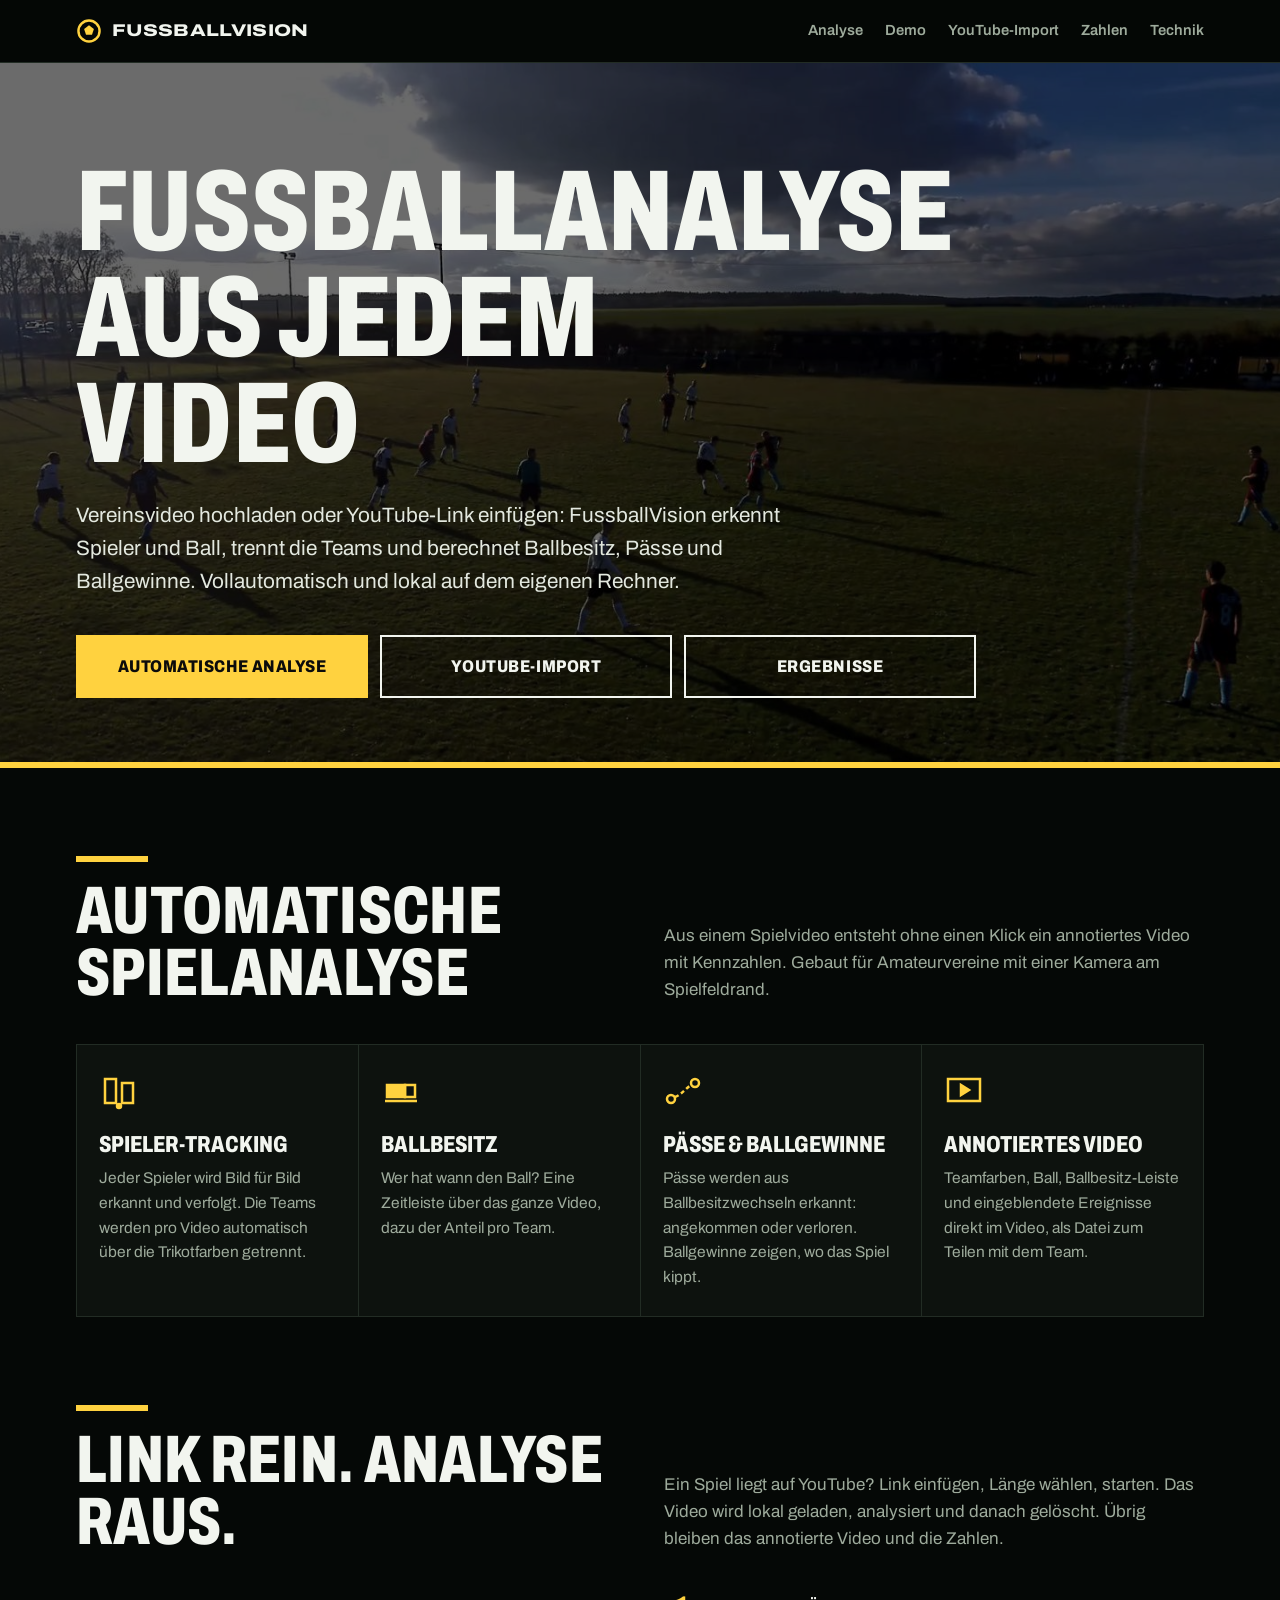
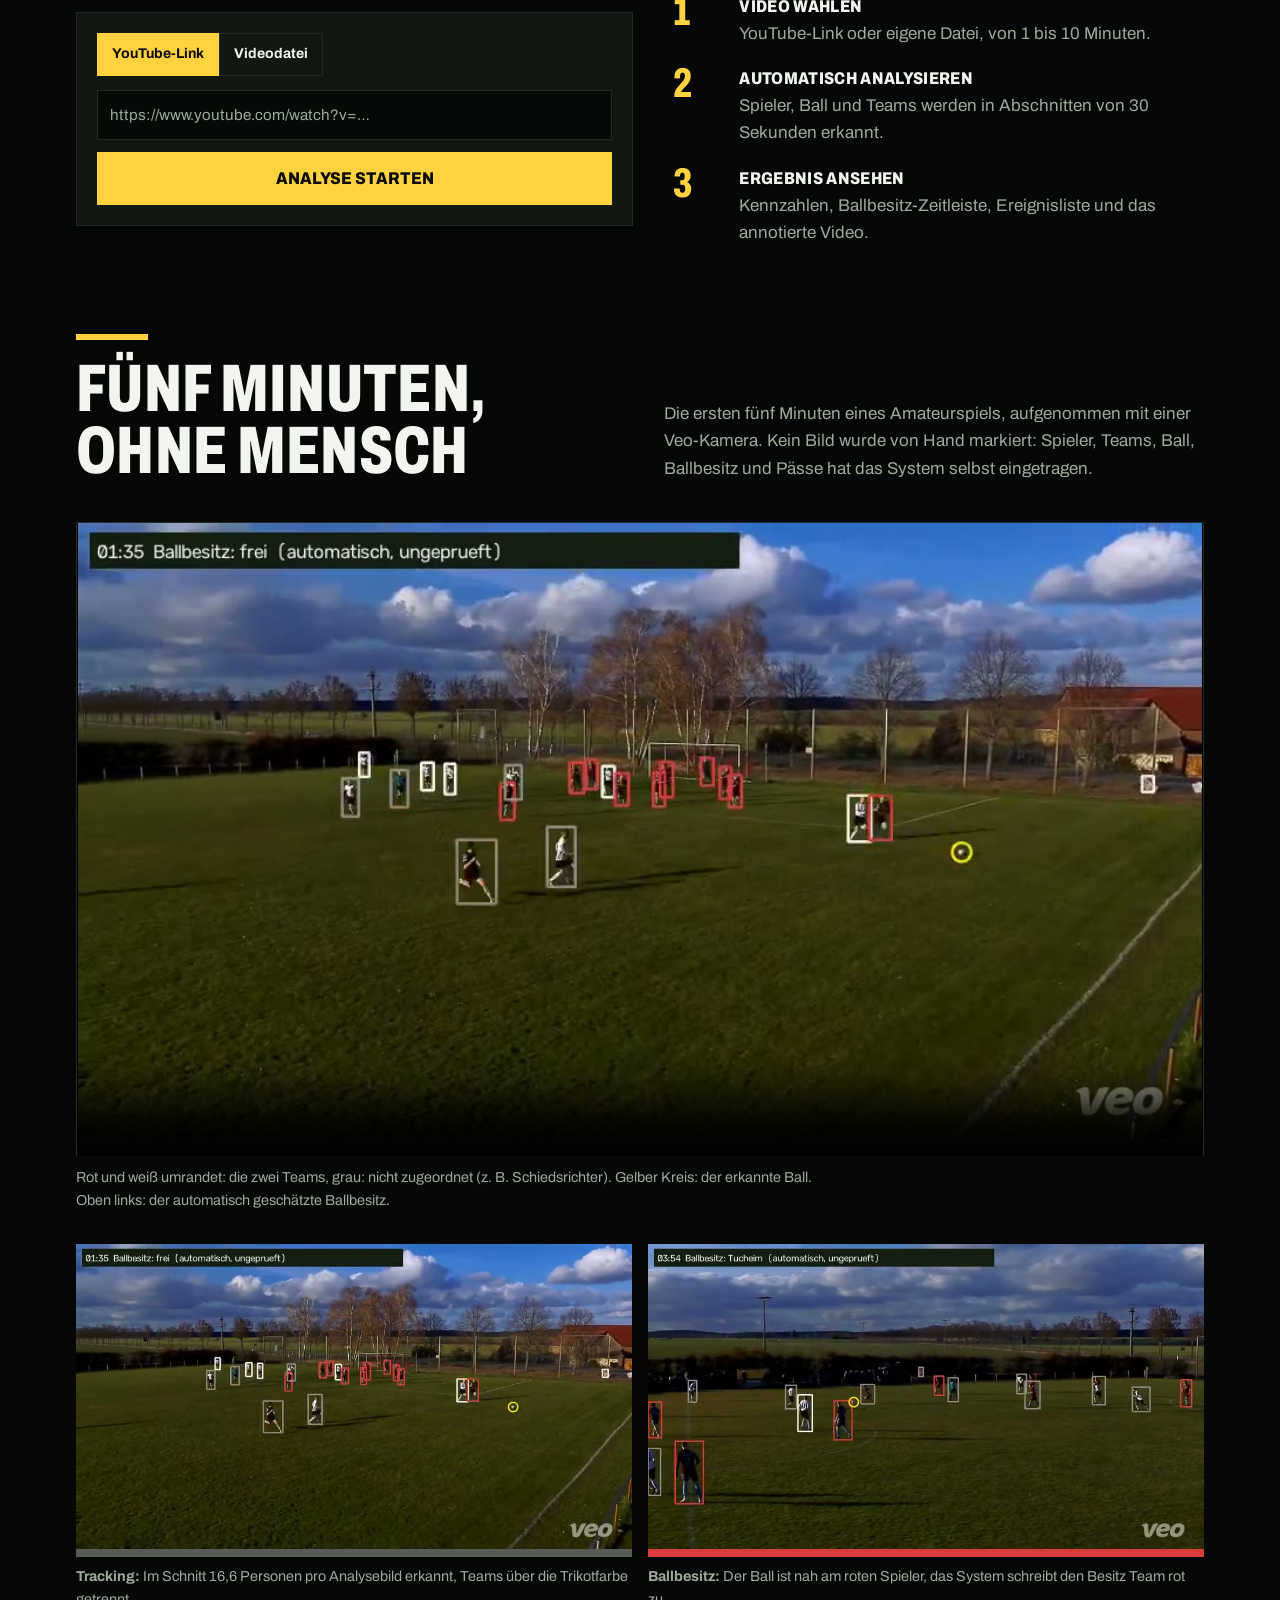
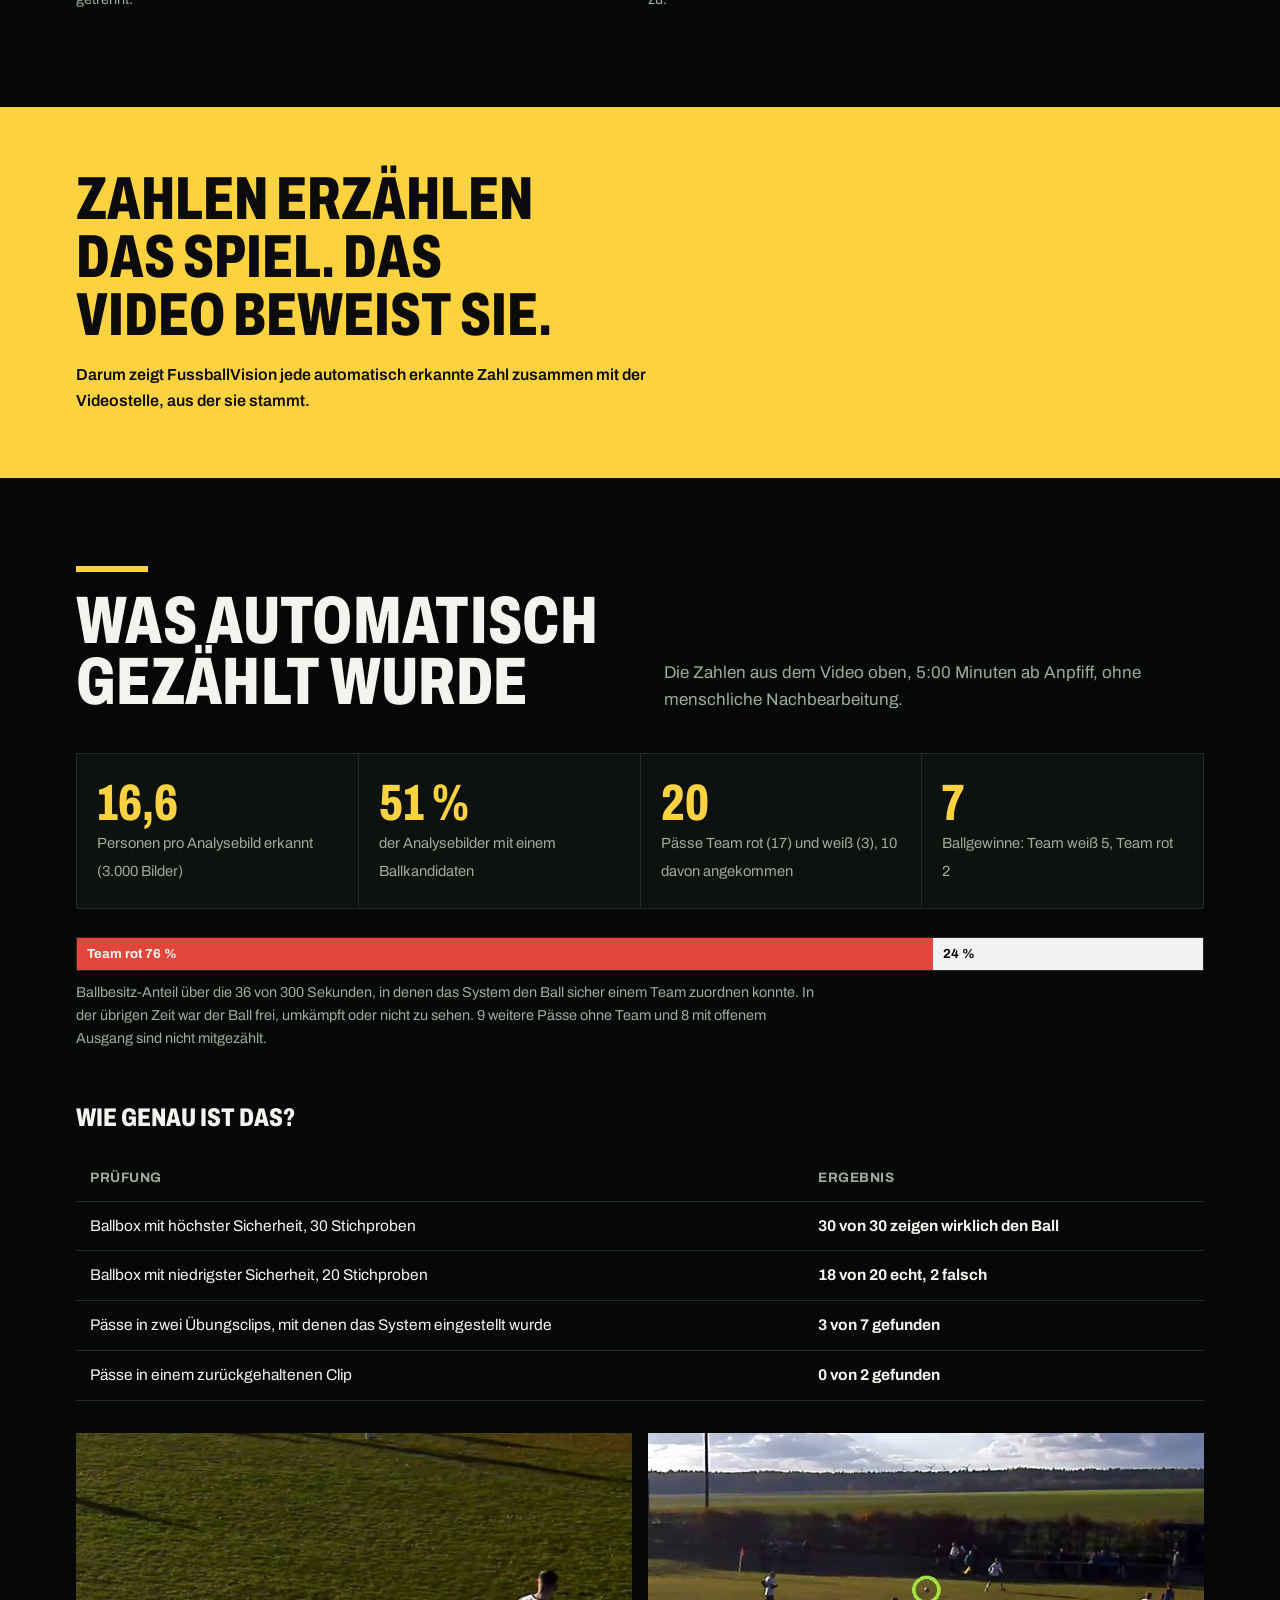
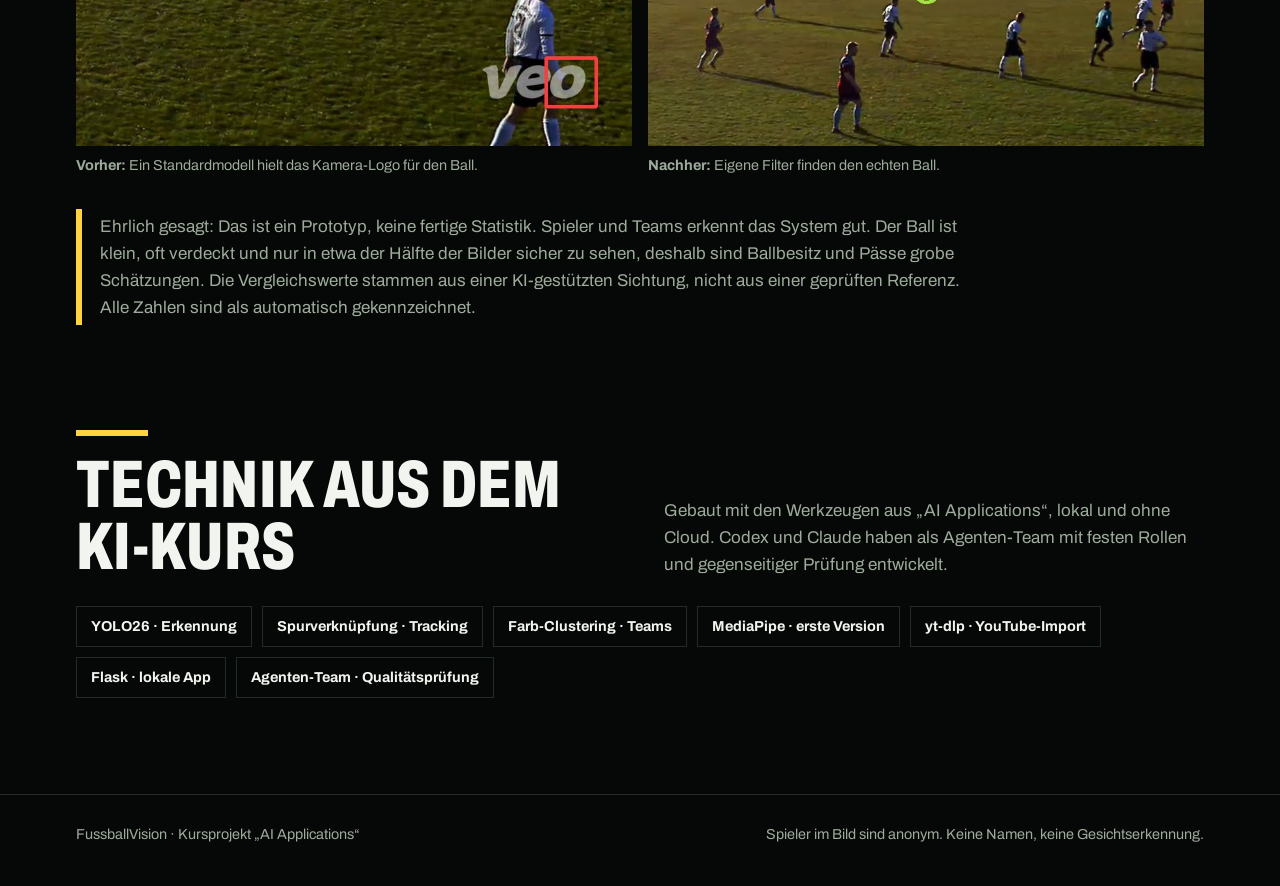
==== fussballvision/index.html @ 520e6370 "Add FussballVision course project page with five-minute automatic demo Co-Authored-By: Claude Opus 5" ====
<!doctype html>
<html lang="de">
<head>
<meta charset="utf-8">
<meta name="viewport" content="width=device-width, initial-scale=1">
<title>FussballVision</title>
<meta name="description" content="Automatische Fußball-Videoanalyse aus Vereinsvideo oder YouTube-Link: Spieler-Tracking, Ballbesitz, Pässe und Ballgewinne, lokal berechnet.">
<link rel="preconnect" href="https://fonts.googleapis.com">
<link rel="preconnect" href="https://fonts.gstatic.com" crossorigin>
<link href="https://fonts.googleapis.com/css2?family=Archivo:wdth,wght@62..125,400..800&display=swap" rel="stylesheet">
<style>
  :root { --bg: #050806; --bg-2: #0d120e; --panel: #111812; --line: #222c24; --ink: #f2f5ef; --muted: #9eab9c; --accent: #ffd23f; --red: #e2453c; --font: "Archivo", system-ui, sans-serif; }
  * { box-sizing: border-box; }
  html { scroll-behavior: smooth; }
  body { margin: 0; background: var(--bg); color: var(--ink); font: 17px/1.6 var(--font); }
  img, video { max-width: 100%; display: block; }
  a { color: var(--accent); }
  :focus-visible { outline: 3px solid var(--accent); outline-offset: 3px; }
  .wrap { max-width: 1160px; margin: 0 auto; padding: 0 16px; }
  .display { font-weight: 800; font-stretch: 70%; text-transform: uppercase; line-height: .92; letter-spacing: .005em; margin: 0; }

  /* Top bar */
  .topbar { position: sticky; top: 0; z-index: 10; background: rgba(5,8,6,.92); backdrop-filter: blur(6px); border-bottom: 1px solid var(--line); }
  .topbar .wrap { display: flex; align-items: center; justify-content: space-between; height: 62px; }
  .logo { font-weight: 800; font-stretch: 125%; color: var(--ink); text-decoration: none; letter-spacing: .02em; display: flex; align-items: center; gap: 10px; }
  .logo svg { width: 26px; height: 26px; }
  .topbar nav { display: flex; gap: 22px; }
  .topbar nav a { color: var(--muted); text-decoration: none; font-size: .92rem; font-weight: 600; }
  .topbar nav a:hover { color: var(--ink); }

  /* Hero */
  .hero { position: relative; overflow: hidden; border-bottom: 6px solid var(--accent); }
  .hero img { position: absolute; inset: 0; width: 100%; height: 100%; object-fit: cover; filter: brightness(.42) saturate(.8); }
  .hero .wrap { position: relative; padding: 96px 16px 64px; }
  .hero h1 { font-size: clamp(2.5rem, 9vw, 8rem); max-width: 11ch; hyphens: manual; }
  .hero p { font-size: clamp(1.05rem, 2vw, 1.3rem); max-width: 36em; margin: 22px 0 0; color: #e3e8df; }
  .choices { display: grid; grid-template-columns: repeat(auto-fit, minmax(min(240px, 100%), 1fr)); gap: 12px; margin-top: 36px; max-width: 900px; }
  .choice { display: block; padding: 16px 18px; border: 2px solid var(--ink); color: var(--ink); text-decoration: none; font-weight: 800; font-stretch: 85%; text-transform: uppercase; letter-spacing: .03em; text-align: center; }
  .choice.primary { background: var(--accent); border-color: var(--accent); color: #0b0b0b; }

  section { padding: 88px 0 0; }
  .section-head { display: grid; grid-template-columns: minmax(0, 1fr) minmax(0, 1fr); gap: 18px 48px; align-items: end; }
  .section-head h2 { font-size: clamp(2.4rem, 6vw, 4.2rem); }
  .section-head p { color: var(--muted); margin: 0; max-width: 34em; }
  .accent-line { width: 72px; height: 6px; background: var(--accent); margin-bottom: 18px; }

  /* Feature grid (4 blocks) */
  .features { display: grid; grid-template-columns: repeat(auto-fit, minmax(min(240px, 100%), 1fr)); gap: 1px; background: var(--line); border: 1px solid var(--line); margin-top: 40px; }
  .feature { background: var(--bg-2); padding: 26px 22px; }
  .feature h3 { font-weight: 800; font-stretch: 75%; text-transform: uppercase; font-size: 1.45rem; line-height: 1; margin: 14px 0 10px; }
  .feature p { color: var(--muted); margin: 0; font-size: .97rem; }
  .icon { width: 40px; height: 40px; color: var(--accent); }

  /* Split product block */
  .split { display: grid; grid-template-columns: minmax(0, 1.05fr) minmax(0, 1fr); gap: 40px; align-items: center; margin-top: 40px; }
  .split figure { margin: 0; }
  .split figcaption { color: var(--muted); font-size: .9rem; margin-top: 8px; }
  .split img { border: 1px solid var(--line); }
  .steps { list-style: none; padding: 0; margin: 0; counter-reset: s; display: grid; gap: 18px; }
  .steps li { counter-increment: s; display: grid; grid-template-columns: 52px 1fr; gap: 14px; }
  .steps li::before { content: counter(s); font-weight: 800; font-stretch: 70%; font-size: 2.6rem; line-height: .9; color: var(--accent); }
  .steps b { display: block; font-weight: 800; font-stretch: 85%; text-transform: uppercase; letter-spacing: .02em; }
  .steps span { color: var(--muted); }

  /* Mock of the app input */
  .mock { background: var(--panel); border: 1px solid var(--line); padding: 20px; }
  .mock .tabs { display: flex; margin-bottom: 14px; }
  .mock .tabs span { padding: 9px 14px; font-weight: 700; font-size: .88rem; border: 1px solid var(--line); }
  .mock .tabs span.on { background: var(--accent); color: #0b0b0b; border-color: var(--accent); }
  .mock .field { border: 1px solid var(--line); background: #070b08; padding: 12px; color: var(--muted); font-size: .95rem; overflow: hidden; text-overflow: ellipsis; white-space: nowrap; }
  .mock .btn { margin-top: 12px; background: var(--accent); color: #0b0b0b; text-align: center; padding: 13px; font-weight: 800; text-transform: uppercase; font-stretch: 90%; }

  /* Quote band */
  .band { margin-top: 96px; background: var(--accent); color: #0b0b0b; }
  .band .wrap { padding: 64px 16px; }
  .band p { font-weight: 800; font-stretch: 70%; text-transform: uppercase; font-size: clamp(2rem, 5.5vw, 3.8rem); line-height: .95; margin: 0; max-width: 18ch; }
  .band small { display: block; margin-top: 18px; font-size: 1rem; font-weight: 600; max-width: 40em; }

  /* Numbers */
  .stats { display: grid; grid-template-columns: repeat(auto-fit, minmax(min(200px, 100%), 1fr)); gap: 1px; background: var(--line); border: 1px solid var(--line); margin-top: 40px; }
  .stat { background: var(--bg-2); padding: 24px 20px; }
  .stat b { display: block; font-weight: 800; font-stretch: 70%; font-size: 3.2rem; line-height: 1; color: var(--accent); }
  .stat span { color: var(--muted); font-size: .92rem; }
  .possession { display: flex; height: 34px; margin-top: 28px; border: 1px solid var(--line); }
  .possession i { display: flex; align-items: center; padding-left: 10px; font-style: normal; font-size: .82rem; font-weight: 700; white-space: nowrap; overflow: hidden; }
  .compare { display: grid; grid-template-columns: repeat(auto-fit, minmax(min(320px, 100%), 1fr)); gap: 16px; margin-top: 32px; }
  .compare figure { margin: 0; }
  .compare figcaption { color: var(--muted); font-size: .9rem; margin-top: 8px; }
  .honest { margin-top: 32px; border-left: 6px solid var(--accent); padding: 4px 0 4px 18px; color: var(--muted); max-width: 52em; }
  .demo { width: 100%; margin-top: 40px; border: 1px solid var(--line); background: #000; aspect-ratio: 16 / 9; }
  .caption { color: var(--muted); font-size: .9rem; margin: 10px 0 0; max-width: 52em; }
  .subhead { font-weight: 800; font-stretch: 75%; text-transform: uppercase; font-size: 1.6rem; margin: 48px 0 0; }
  .table-wrap { overflow-x: auto; margin-top: 16px; }
  .acc { width: 100%; border-collapse: collapse; font-size: .97rem; }
  .acc th, .acc td { text-align: left; padding: 12px 14px; border-bottom: 1px solid var(--line); vertical-align: top; }
  .acc th { color: var(--muted); font-weight: 700; font-size: .85rem; text-transform: uppercase; letter-spacing: .04em; }
  .acc td:last-child { font-weight: 700; }
  .tech { display: flex; flex-wrap: wrap; gap: 10px; margin-top: 28px; }
  .tech span { border: 1px solid var(--line); padding: 8px 14px; font-weight: 700; font-size: .9rem; }
  footer { margin-top: 96px; border-top: 1px solid var(--line); color: var(--muted); }
  footer .wrap { padding: 28px 16px 40px; font-size: .9rem; display: flex; flex-wrap: wrap; justify-content: space-between; gap: 12px; }

  @media (max-width: 820px) {
    .section-head, .split { grid-template-columns: 1fr; }
    .topbar nav { display: none; }
  }
</style>
</head>
<body>

<header class="topbar">
  <div class="wrap">
    <a class="logo" href="#top"><svg viewBox="0 0 32 32" aria-hidden="true"><circle cx="16" cy="16" r="13" fill="none" stroke="#ffd23f" stroke-width="3"/><path d="M16 9l6 4.5-2.3 7h-7.4L10 13.5z" fill="#ffd23f"/></svg>FUSSBALLVISION</a>
    <nav aria-label="Seitenbereiche"><a href="#analyse">Analyse</a><a href="#demo">Demo</a><a href="#youtube">YouTube-Import</a><a href="#zahlen">Zahlen</a><a href="#technik">Technik</a></nav>
  </div>
</header>

<div class="hero" id="top">
  <img src="img/hero.jpg" alt="">
  <div class="wrap">
    <h1 class="display">Fußballanalyse aus jedem Video</h1>
    <p>Vereinsvideo hochladen oder YouTube-Link einfügen: FussballVision erkennt Spieler und Ball, trennt die Teams und berechnet Ballbesitz, Pässe und Ballgewinne. Vollautomatisch und lokal auf dem eigenen Rechner.</p>
    <div class="choices">
      <a class="choice primary" href="#analyse">Automatische Analyse</a>
      <a class="choice" href="#youtube">YouTube-Import</a>
      <a class="choice" href="#zahlen">Ergebnisse</a>
    </div>
  </div>
</div>

<main class="wrap">
  <section id="analyse">
    <div class="section-head">
      <div><div class="accent-line"></div><h2 class="display">Automatische Spielanalyse</h2></div>
      <p>Aus einem Spielvideo entsteht ohne einen Klick ein annotiertes Video mit Kennzahlen. Gebaut für Amateurvereine mit einer Kamera am Spielfeldrand.</p>
    </div>
    <div class="features">
      <div class="feature">
        <svg class="icon" viewBox="0 0 40 40" fill="none" stroke="currentColor" stroke-width="2.5" aria-hidden="true"><rect x="6" y="8" width="11" height="24"/><rect x="23" y="12" width="11" height="20"/><circle cx="20" cy="35" r="2" fill="currentColor"/></svg>
        <h3>Spieler-Tracking</h3><p>Jeder Spieler wird Bild für Bild erkannt und verfolgt. Die Teams werden pro Video automatisch über die Trikotfarben getrennt.</p>
      </div>
      <div class="feature">
        <svg class="icon" viewBox="0 0 40 40" fill="none" stroke="currentColor" stroke-width="2.5" aria-hidden="true"><path d="M4 30h32"/><rect x="6" y="14" width="18" height="12" fill="currentColor"/><rect x="24" y="14" width="10" height="12"/></svg>
        <h3>Ballbesitz</h3><p>Wer hat wann den Ball? Eine Zeitleiste über das ganze Video, dazu der Anteil pro Team.</p>
      </div>
      <div class="feature">
        <svg class="icon" viewBox="0 0 40 40" fill="none" stroke="currentColor" stroke-width="2.5" aria-hidden="true"><circle cx="8" cy="28" r="4"/><circle cx="32" cy="12" r="4"/><path d="M12 26c6-2 10-8 16-12" stroke-dasharray="4 3"/></svg>
        <h3>Pässe &amp; Ballgewinne</h3><p>Pässe werden aus Ballbesitzwechseln erkannt: angekommen oder verloren. Ballgewinne zeigen, wo das Spiel kippt.</p>
      </div>
      <div class="feature">
        <svg class="icon" viewBox="0 0 40 40" fill="none" stroke="currentColor" stroke-width="2.5" aria-hidden="true"><rect x="4" y="8" width="32" height="22"/><path d="M17 14v10l8-5z" fill="currentColor"/></svg>
        <h3>Annotiertes Video</h3><p>Teamfarben, Ball, Ballbesitz-Leiste und eingeblendete Ereignisse direkt im Video, als Datei zum Teilen mit dem Team.</p>
      </div>
    </div>
  </section>

  <section id="youtube">
    <div class="section-head">
      <div><div class="accent-line"></div><h2 class="display">Link rein. Analyse raus.</h2></div>
      <p>Ein Spiel liegt auf YouTube? Link einfügen, Länge wählen, starten. Das Video wird lokal geladen, analysiert und danach gelöscht. Übrig bleiben das annotierte Video und die Zahlen.</p>
    </div>
    <div class="split">
      <div class="mock" aria-label="Eingabe in der App (Abbildung)">
        <div class="tabs"><span class="on">YouTube-Link</span><span>Videodatei</span></div>
        <div class="field">https://www.youtube.com/watch?v=…</div>
        <div class="btn">Analyse starten</div>
      </div>
      <ol class="steps">
        <li><div><b>Video wählen</b><span>YouTube-Link oder eigene Datei, von 1 bis 10 Minuten.</span></div></li>
        <li><div><b>Automatisch analysieren</b><span>Spieler, Ball und Teams werden in Abschnitten von 30 Sekunden erkannt.</span></div></li>
        <li><div><b>Ergebnis ansehen</b><span>Kennzahlen, Ballbesitz-Zeitleiste, Ereignisliste und das annotierte Video.</span></div></li>
      </ol>
    </div>
  </section>

  <section id="demo">
    <div class="section-head">
      <div><div class="accent-line"></div><h2 class="display">Fünf Minuten, ohne Mensch</h2></div>
      <p>Die ersten fünf Minuten eines Amateurspiels, aufgenommen mit einer Veo-Kamera. Kein Bild wurde von Hand markiert: Spieler, Teams, Ball, Ballbesitz und Pässe hat das System selbst eingetragen.</p>
    </div>
    <video class="demo" controls preload="none" playsinline poster="img/auto-tracking.jpg" aria-label="Automatisch annotiertes Spielvideo, 5 Minuten">
      <source src="video/fuenf-minuten-automatisch.mp4" type="video/mp4">
    </video>
    <p class="caption">Rot und weiß umrandet: die zwei Teams, grau: nicht zugeordnet (z. B. Schiedsrichter). Gelber Kreis: der erkannte Ball. Oben links: der automatisch geschätzte Ballbesitz.</p>
    <div class="compare">
      <figure><img src="img/auto-tracking.jpg" alt="Videobild: rund 20 Spieler in Rot, Weiß und Grau umrandet, der Ball gelb markiert" loading="lazy"><figcaption><b>Tracking:</b> Im Schnitt 16,6 Personen pro Analysebild erkannt, Teams über die Trikotfarbe getrennt.</figcaption></figure>
      <figure><img src="img/auto-pass.jpg" alt="Videobild: Spieler in Rot am Ball, Einblendung Ballbesitz Tucheim" loading="lazy"><figcaption><b>Ballbesitz:</b> Der Ball ist nah am roten Spieler, das System schreibt den Besitz Team rot zu.</figcaption></figure>
    </div>
  </section>
</main>

<div class="band">
  <div class="wrap">
    <p>Zahlen erzählen das Spiel. Das Video beweist sie.</p>
    <small>Darum zeigt FussballVision jede automatisch erkannte Zahl zusammen mit der Videostelle, aus der sie stammt.</small>
  </div>
</div>

<main class="wrap">
  <section id="zahlen">
    <div class="section-head">
      <div><div class="accent-line"></div><h2 class="display">Was automatisch gezählt wurde</h2></div>
      <p>Die Zahlen aus dem Video oben, 5:00 Minuten ab Anpfiff, ohne menschliche Nachbearbeitung.</p>
    </div>
    <div class="stats">
      <div class="stat"><b>16,6</b><span>Personen pro Analysebild erkannt (3.000 Bilder)</span></div>
      <div class="stat"><b>51 %</b><span>der Analysebilder mit einem Ballkandidaten</span></div>
      <div class="stat"><b>20</b><span>Pässe Team rot (17) und weiß (3), 10 davon angekommen</span></div>
      <div class="stat"><b>7</b><span>Ballgewinne: Team weiß 5, Team rot 2</span></div>
    </div>
    <div class="possession" aria-label="Ballbesitz: Team rot 76 Prozent, Team weiß 24 Prozent">
      <i style="width:76%;background:var(--red)">Team rot 76 %</i><i style="width:24%;background:#f2f2f2;color:#0b0b0b">24 %</i>
    </div>
    <p class="caption">Ballbesitz-Anteil über die 36 von 300 Sekunden, in denen das System den Ball sicher einem Team zuordnen konnte. In der übrigen Zeit war der Ball frei, umkämpft oder nicht zu sehen. 9 weitere Pässe ohne Team und 8 mit offenem Ausgang sind nicht mitgezählt.</p>
    <h3 class="subhead">Wie genau ist das?</h3>
    <div class="table-wrap"><table class="acc">
      <thead><tr><th>Prüfung</th><th>Ergebnis</th></tr></thead>
      <tbody>
        <tr><td>Ballbox mit höchster Sicherheit, 30 Stichproben</td><td>30 von 30 zeigen wirklich den Ball</td></tr>
        <tr><td>Ballbox mit niedrigster Sicherheit, 20 Stichproben</td><td>18 von 20 echt, 2 falsch</td></tr>
        <tr><td>Pässe in zwei Übungsclips, mit denen das System eingestellt wurde</td><td>3 von 7 gefunden</td></tr>
        <tr><td>Pässe in einem zurückgehaltenen Clip</td><td>0 von 2 gefunden</td></tr>
      </tbody>
    </table></div>
    <div class="compare">
      <figure><img src="img/before-logo.jpg" alt="Vorher: das Kamera-Logo wurde als Ball erkannt (roter Rahmen)" loading="lazy"><figcaption><b>Vorher:</b> Ein Standardmodell hielt das Kamera-Logo für den Ball.</figcaption></figure>
      <figure><img src="img/after-filter.jpg" alt="Nachher: der echte Ball im Mittelfeld grün markiert" loading="lazy"><figcaption><b>Nachher:</b> Eigene Filter finden den echten Ball.</figcaption></figure>
    </div>
    <p class="honest">Ehrlich gesagt: Das ist ein Prototyp, keine fertige Statistik. Spieler und Teams erkennt das System gut. Der Ball ist klein, oft verdeckt und nur in etwa der Hälfte der Bilder sicher zu sehen, deshalb sind Ballbesitz und Pässe grobe Schätzungen. Die Vergleichswerte stammen aus einer KI-gestützten Sichtung, nicht aus einer geprüften Referenz. Alle Zahlen sind als automatisch gekennzeichnet.</p>
  </section>

  <section id="technik">
    <div class="section-head">
      <div><div class="accent-line"></div><h2 class="display">Technik aus dem KI-Kurs</h2></div>
      <p>Gebaut mit den Werkzeugen aus „AI Applications“, lokal und ohne Cloud. Codex und Claude haben als Agenten-Team mit festen Rollen und gegenseitiger Prüfung entwickelt.</p>
    </div>
    <div class="tech"><span>YOLO26 · Erkennung</span><span>Spurverknüpfung · Tracking</span><span>Farb-Clustering · Teams</span><span>MediaPipe · erste Version</span><span>yt-dlp · YouTube-Import</span><span>Flask · lokale App</span><span>Agenten-Team · Qualitätsprüfung</span></div>
  </section>
</main>

<footer><div class="wrap"><span>FussballVision · Kursprojekt „AI Applications“</span><span>Spieler im Bild sind anonym. Keine Namen, keine Gesichtserkennung.</span></div></footer>
</body>
</html>
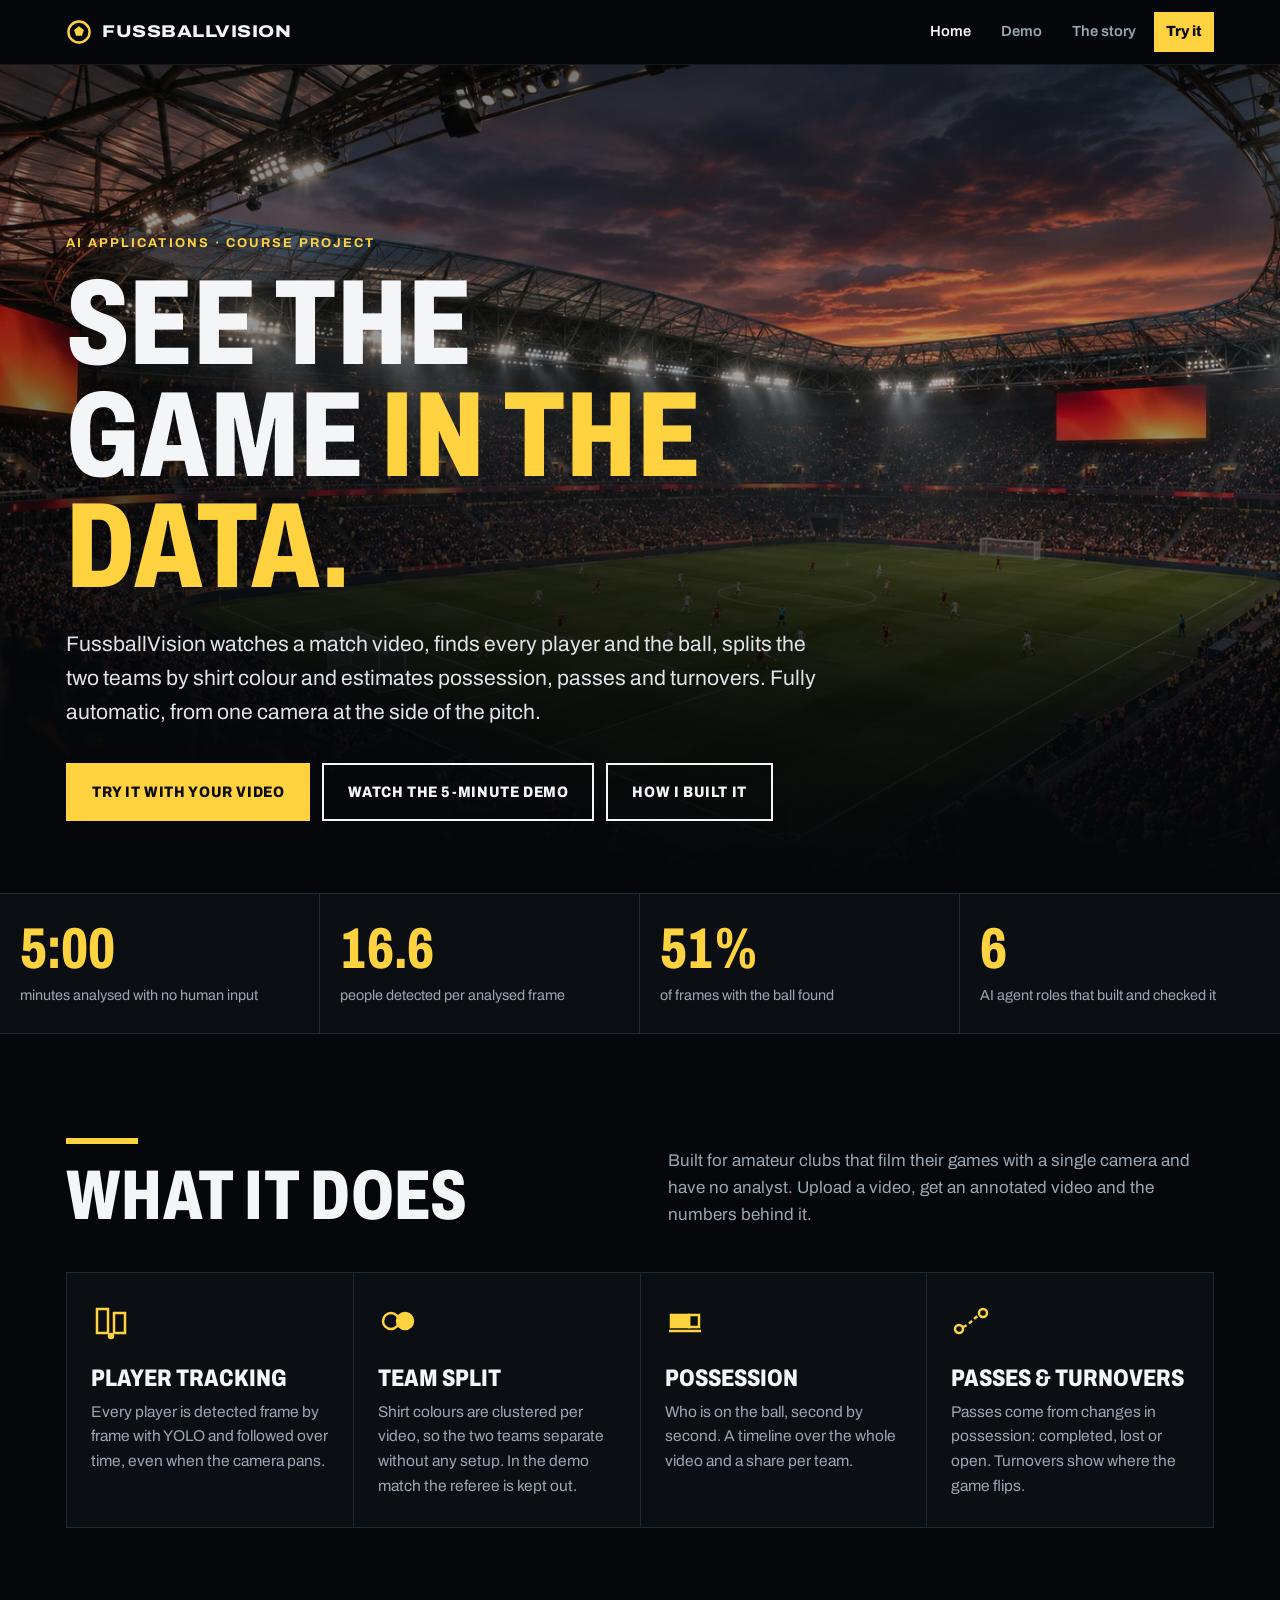
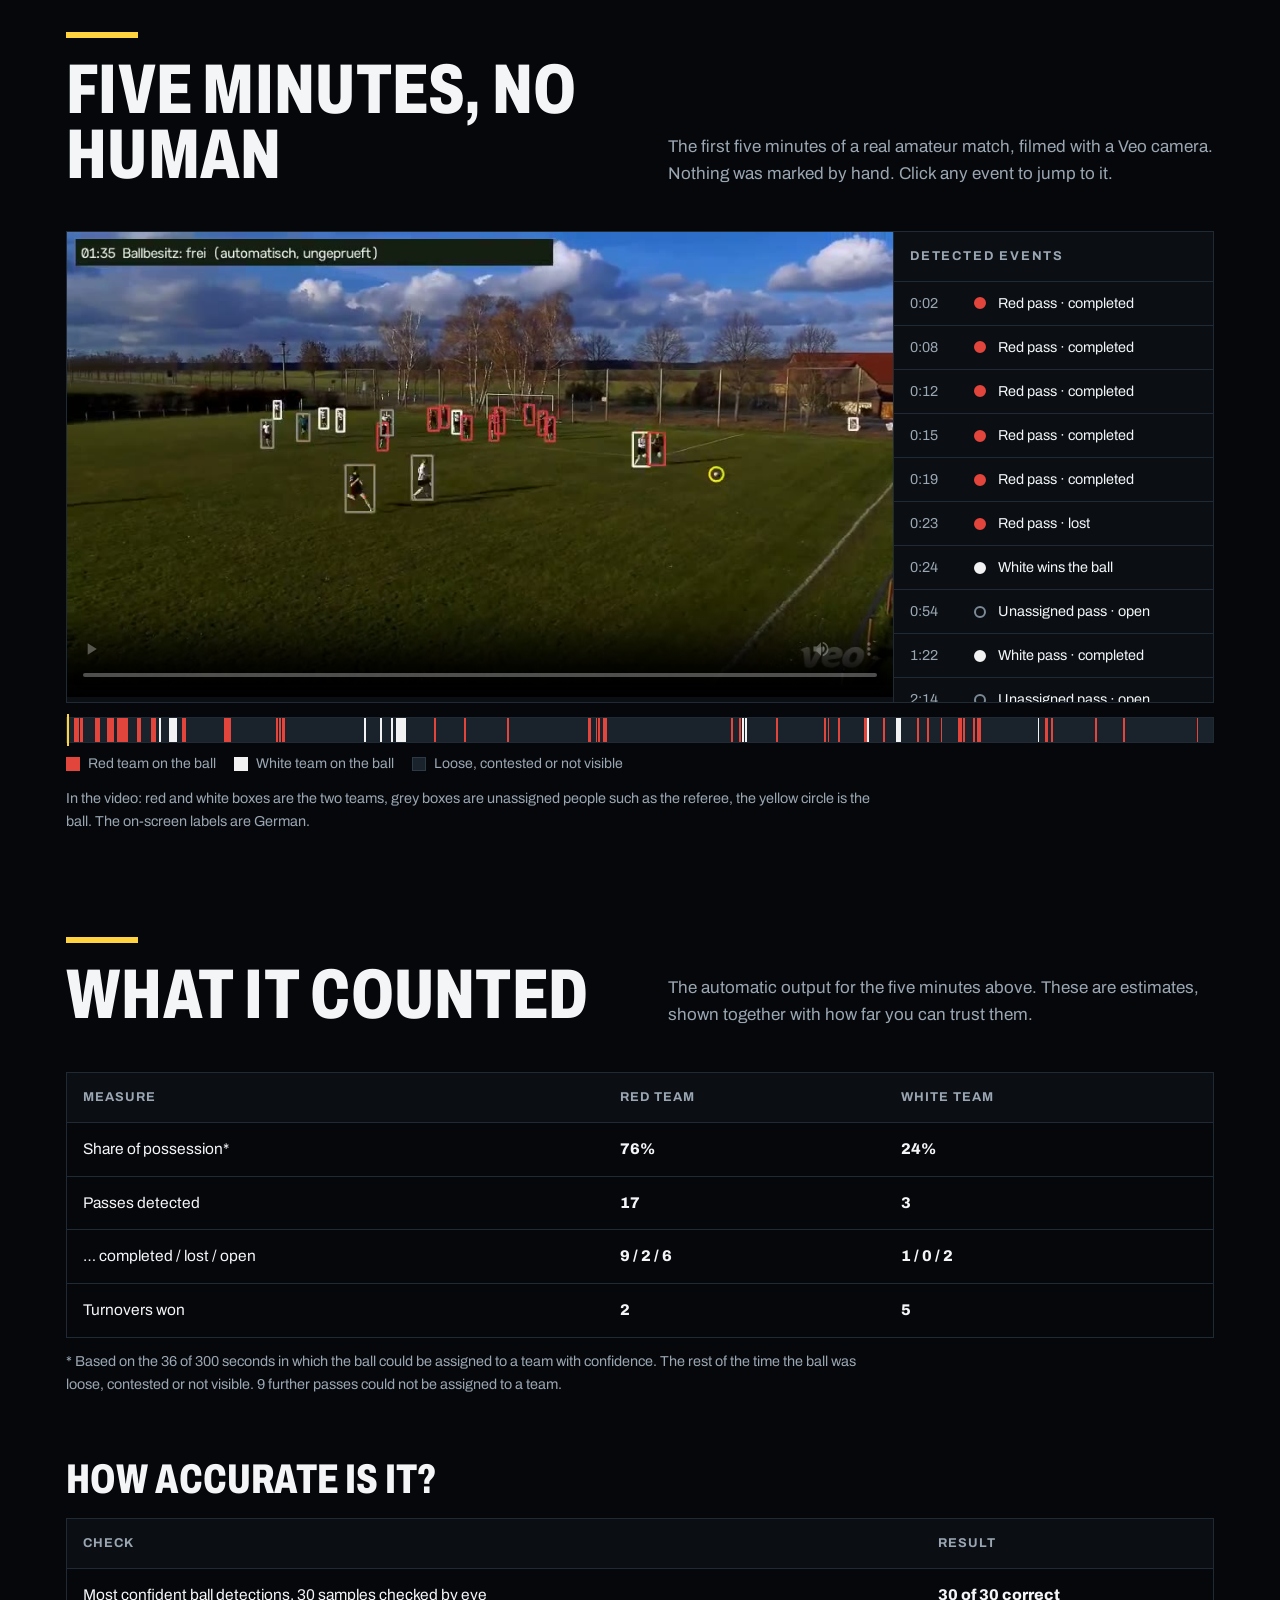
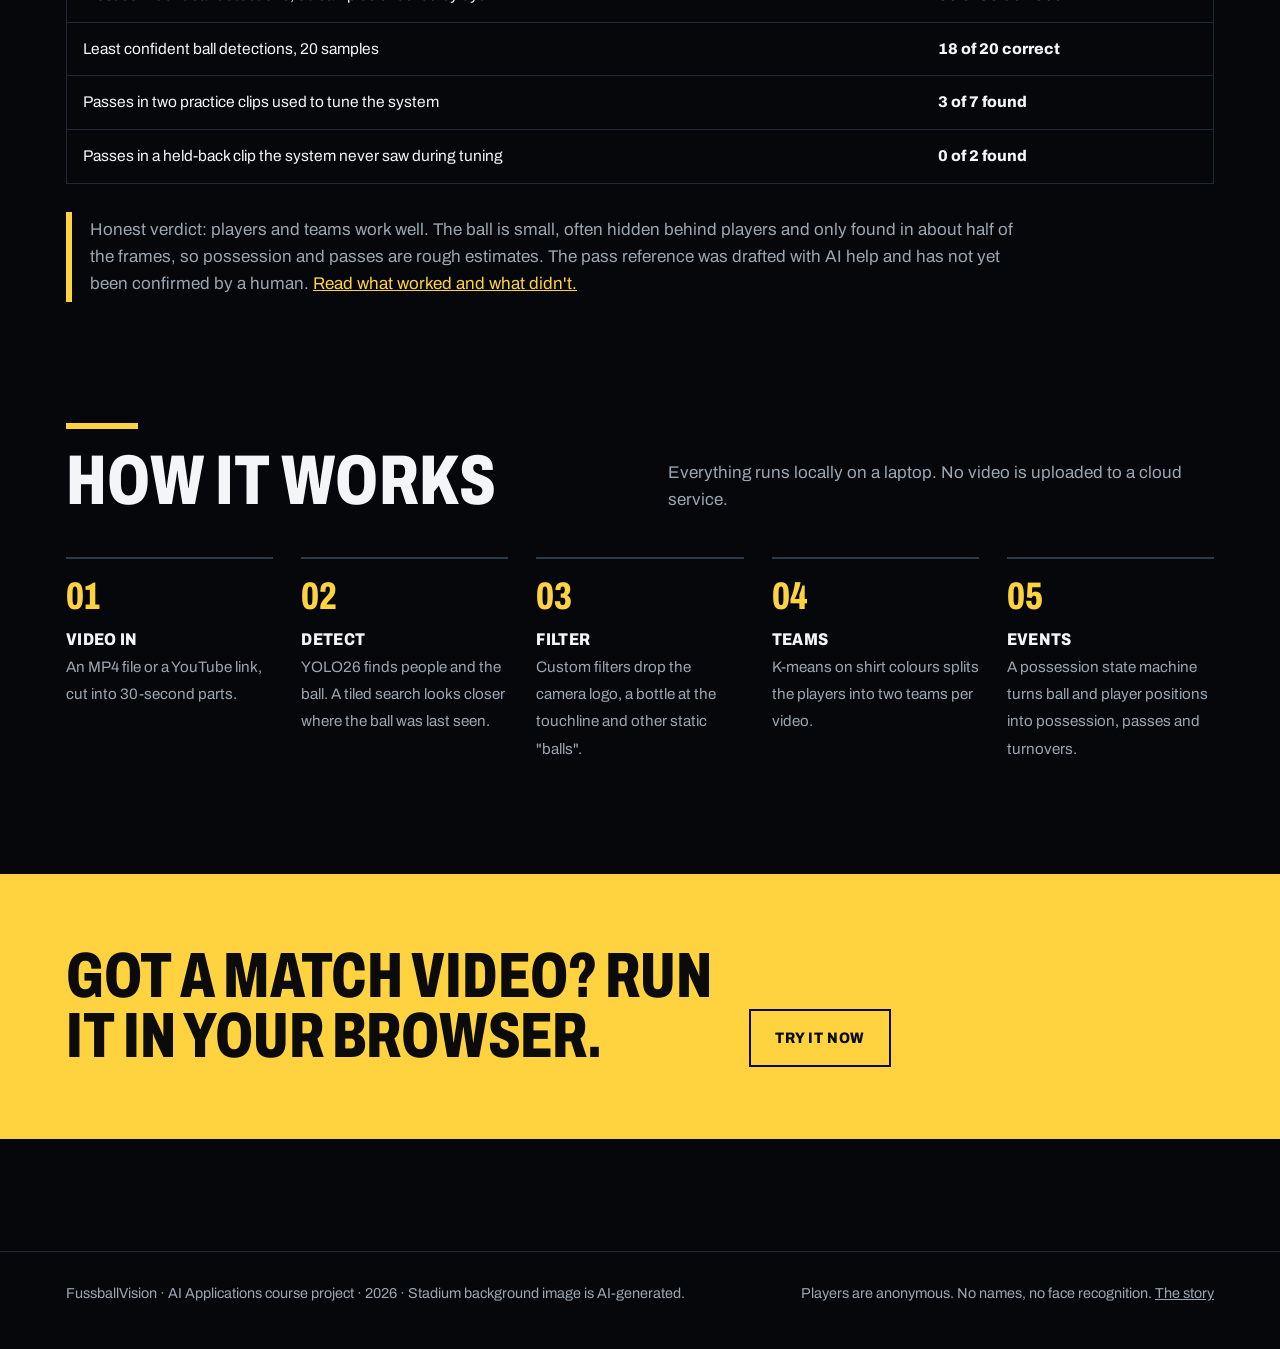
==== commit 04eed2b9: "Redesign FussballVision in English: landing page, in-browser try-it page and project story Co-Author" ====
--- a/fussballvision/index.html
+++ b/fussballvision/index.html
@@ -1,243 +1,193 @@
 <!doctype html>
-<html lang="de">
+<html lang="en">
 <head>
 <meta charset="utf-8">
 <meta name="viewport" content="width=device-width, initial-scale=1">
 <title>FussballVision</title>
-<meta name="description" content="Automatische Fußball-Videoanalyse aus Vereinsvideo oder YouTube-Link: Spieler-Tracking, Ballbesitz, Pässe und Ballgewinne, lokal berechnet.">
+<meta name="description" content="Automatic football video analysis from a single camera: player tracking, team split, ball, possession, passes and turnovers. An AI Applications course project.">
 <link rel="preconnect" href="https://fonts.googleapis.com">
 <link rel="preconnect" href="https://fonts.gstatic.com" crossorigin>
 <link href="https://fonts.googleapis.com/css2?family=Archivo:wdth,wght@62..125,400..800&display=swap" rel="stylesheet">
-<style>
-  :root { --bg: #050806; --bg-2: #0d120e; --panel: #111812; --line: #222c24; --ink: #f2f5ef; --muted: #9eab9c; --accent: #ffd23f; --red: #e2453c; --font: "Archivo", system-ui, sans-serif; }
-  * { box-sizing: border-box; }
-  html { scroll-behavior: smooth; }
-  body { margin: 0; background: var(--bg); color: var(--ink); font: 17px/1.6 var(--font); }
-  img, video { max-width: 100%; display: block; }
-  a { color: var(--accent); }
-  :focus-visible { outline: 3px solid var(--accent); outline-offset: 3px; }
-  .wrap { max-width: 1160px; margin: 0 auto; padding: 0 16px; }
-  .display { font-weight: 800; font-stretch: 70%; text-transform: uppercase; line-height: .92; letter-spacing: .005em; margin: 0; }
-
-  /* Top bar */
-  .topbar { position: sticky; top: 0; z-index: 10; background: rgba(5,8,6,.92); backdrop-filter: blur(6px); border-bottom: 1px solid var(--line); }
-  .topbar .wrap { display: flex; align-items: center; justify-content: space-between; height: 62px; }
-  .logo { font-weight: 800; font-stretch: 125%; color: var(--ink); text-decoration: none; letter-spacing: .02em; display: flex; align-items: center; gap: 10px; }
-  .logo svg { width: 26px; height: 26px; }
-  .topbar nav { display: flex; gap: 22px; }
-  .topbar nav a { color: var(--muted); text-decoration: none; font-size: .92rem; font-weight: 600; }
-  .topbar nav a:hover { color: var(--ink); }
-
-  /* Hero */
-  .hero { position: relative; overflow: hidden; border-bottom: 6px solid var(--accent); }
-  .hero img { position: absolute; inset: 0; width: 100%; height: 100%; object-fit: cover; filter: brightness(.42) saturate(.8); }
-  .hero .wrap { position: relative; padding: 96px 16px 64px; }
-  .hero h1 { font-size: clamp(2.5rem, 9vw, 8rem); max-width: 11ch; hyphens: manual; }
-  .hero p { font-size: clamp(1.05rem, 2vw, 1.3rem); max-width: 36em; margin: 22px 0 0; color: #e3e8df; }
-  .choices { display: grid; grid-template-columns: repeat(auto-fit, minmax(min(240px, 100%), 1fr)); gap: 12px; margin-top: 36px; max-width: 900px; }
-  .choice { display: block; padding: 16px 18px; border: 2px solid var(--ink); color: var(--ink); text-decoration: none; font-weight: 800; font-stretch: 85%; text-transform: uppercase; letter-spacing: .03em; text-align: center; }
-  .choice.primary { background: var(--accent); border-color: var(--accent); color: #0b0b0b; }
-
-  section { padding: 88px 0 0; }
-  .section-head { display: grid; grid-template-columns: minmax(0, 1fr) minmax(0, 1fr); gap: 18px 48px; align-items: end; }
-  .section-head h2 { font-size: clamp(2.4rem, 6vw, 4.2rem); }
-  .section-head p { color: var(--muted); margin: 0; max-width: 34em; }
-  .accent-line { width: 72px; height: 6px; background: var(--accent); margin-bottom: 18px; }
-
-  /* Feature grid (4 blocks) */
-  .features { display: grid; grid-template-columns: repeat(auto-fit, minmax(min(240px, 100%), 1fr)); gap: 1px; background: var(--line); border: 1px solid var(--line); margin-top: 40px; }
-  .feature { background: var(--bg-2); padding: 26px 22px; }
-  .feature h3 { font-weight: 800; font-stretch: 75%; text-transform: uppercase; font-size: 1.45rem; line-height: 1; margin: 14px 0 10px; }
-  .feature p { color: var(--muted); margin: 0; font-size: .97rem; }
-  .icon { width: 40px; height: 40px; color: var(--accent); }
-
-  /* Split product block */
-  .split { display: grid; grid-template-columns: minmax(0, 1.05fr) minmax(0, 1fr); gap: 40px; align-items: center; margin-top: 40px; }
-  .split figure { margin: 0; }
-  .split figcaption { color: var(--muted); font-size: .9rem; margin-top: 8px; }
-  .split img { border: 1px solid var(--line); }
-  .steps { list-style: none; padding: 0; margin: 0; counter-reset: s; display: grid; gap: 18px; }
-  .steps li { counter-increment: s; display: grid; grid-template-columns: 52px 1fr; gap: 14px; }
-  .steps li::before { content: counter(s); font-weight: 800; font-stretch: 70%; font-size: 2.6rem; line-height: .9; color: var(--accent); }
-  .steps b { display: block; font-weight: 800; font-stretch: 85%; text-transform: uppercase; letter-spacing: .02em; }
-  .steps span { color: var(--muted); }
-
-  /* Mock of the app input */
-  .mock { background: var(--panel); border: 1px solid var(--line); padding: 20px; }
-  .mock .tabs { display: flex; margin-bottom: 14px; }
-  .mock .tabs span { padding: 9px 14px; font-weight: 700; font-size: .88rem; border: 1px solid var(--line); }
-  .mock .tabs span.on { background: var(--accent); color: #0b0b0b; border-color: var(--accent); }
-  .mock .field { border: 1px solid var(--line); background: #070b08; padding: 12px; color: var(--muted); font-size: .95rem; overflow: hidden; text-overflow: ellipsis; white-space: nowrap; }
-  .mock .btn { margin-top: 12px; background: var(--accent); color: #0b0b0b; text-align: center; padding: 13px; font-weight: 800; text-transform: uppercase; font-stretch: 90%; }
-
-  /* Quote band */
-  .band { margin-top: 96px; background: var(--accent); color: #0b0b0b; }
-  .band .wrap { padding: 64px 16px; }
-  .band p { font-weight: 800; font-stretch: 70%; text-transform: uppercase; font-size: clamp(2rem, 5.5vw, 3.8rem); line-height: .95; margin: 0; max-width: 18ch; }
-  .band small { display: block; margin-top: 18px; font-size: 1rem; font-weight: 600; max-width: 40em; }
-
-  /* Numbers */
-  .stats { display: grid; grid-template-columns: repeat(auto-fit, minmax(min(200px, 100%), 1fr)); gap: 1px; background: var(--line); border: 1px solid var(--line); margin-top: 40px; }
-  .stat { background: var(--bg-2); padding: 24px 20px; }
-  .stat b { display: block; font-weight: 800; font-stretch: 70%; font-size: 3.2rem; line-height: 1; color: var(--accent); }
-  .stat span { color: var(--muted); font-size: .92rem; }
-  .possession { display: flex; height: 34px; margin-top: 28px; border: 1px solid var(--line); }
-  .possession i { display: flex; align-items: center; padding-left: 10px; font-style: normal; font-size: .82rem; font-weight: 700; white-space: nowrap; overflow: hidden; }
-  .compare { display: grid; grid-template-columns: repeat(auto-fit, minmax(min(320px, 100%), 1fr)); gap: 16px; margin-top: 32px; }
-  .compare figure { margin: 0; }
-  .compare figcaption { color: var(--muted); font-size: .9rem; margin-top: 8px; }
-  .honest { margin-top: 32px; border-left: 6px solid var(--accent); padding: 4px 0 4px 18px; color: var(--muted); max-width: 52em; }
-  .demo { width: 100%; margin-top: 40px; border: 1px solid var(--line); background: #000; aspect-ratio: 16 / 9; }
-  .caption { color: var(--muted); font-size: .9rem; margin: 10px 0 0; max-width: 52em; }
-  .subhead { font-weight: 800; font-stretch: 75%; text-transform: uppercase; font-size: 1.6rem; margin: 48px 0 0; }
-  .table-wrap { overflow-x: auto; margin-top: 16px; }
-  .acc { width: 100%; border-collapse: collapse; font-size: .97rem; }
-  .acc th, .acc td { text-align: left; padding: 12px 14px; border-bottom: 1px solid var(--line); vertical-align: top; }
-  .acc th { color: var(--muted); font-weight: 700; font-size: .85rem; text-transform: uppercase; letter-spacing: .04em; }
-  .acc td:last-child { font-weight: 700; }
-  .tech { display: flex; flex-wrap: wrap; gap: 10px; margin-top: 28px; }
-  .tech span { border: 1px solid var(--line); padding: 8px 14px; font-weight: 700; font-size: .9rem; }
-  footer { margin-top: 96px; border-top: 1px solid var(--line); color: var(--muted); }
-  footer .wrap { padding: 28px 16px 40px; font-size: .9rem; display: flex; flex-wrap: wrap; justify-content: space-between; gap: 12px; }
-
-  @media (max-width: 820px) {
-    .section-head, .split { grid-template-columns: 1fr; }
-    .topbar nav { display: none; }
-  }
-</style>
+<link rel="stylesheet" href="site.css">
 </head>
 <body>
 
 <header class="topbar">
   <div class="wrap">
-    <a class="logo" href="#top"><svg viewBox="0 0 32 32" aria-hidden="true"><circle cx="16" cy="16" r="13" fill="none" stroke="#ffd23f" stroke-width="3"/><path d="M16 9l6 4.5-2.3 7h-7.4L10 13.5z" fill="#ffd23f"/></svg>FUSSBALLVISION</a>
-    <nav aria-label="Seitenbereiche"><a href="#analyse">Analyse</a><a href="#demo">Demo</a><a href="#youtube">YouTube-Import</a><a href="#zahlen">Zahlen</a><a href="#technik">Technik</a></nav>
+    <a class="logo" href="index.html"><svg viewBox="0 0 32 32" aria-hidden="true"><circle cx="16" cy="16" r="13" fill="none" stroke="#ffd23f" stroke-width="3"/><path d="M16 9l6 4.5-2.3 7h-7.4L10 13.5z" fill="#ffd23f"/></svg>FUSSBALLVISION</a>
+    <nav aria-label="Main"><a href="index.html" aria-current="page">Home</a><a href="#demo">Demo</a><a href="story.html">The story</a><a class="cta" href="try.html">Try it</a></nav>
   </div>
 </header>
 
-<div class="hero" id="top">
-  <img src="img/hero.jpg" alt="">
+<div class="hero">
+  <img class="bg" src="img/stadium.jpg" alt="">
   <div class="wrap">
-    <h1 class="display">Fußballanalyse aus jedem Video</h1>
-    <p>Vereinsvideo hochladen oder YouTube-Link einfügen: FussballVision erkennt Spieler und Ball, trennt die Teams und berechnet Ballbesitz, Pässe und Ballgewinne. Vollautomatisch und lokal auf dem eigenen Rechner.</p>
-    <div class="choices">
-      <a class="choice primary" href="#analyse">Automatische Analyse</a>
-      <a class="choice" href="#youtube">YouTube-Import</a>
-      <a class="choice" href="#zahlen">Ergebnisse</a>
+    <p class="eyebrow">AI Applications · course project</p>
+    <h1 class="display">See the game <em>in the data.</em></h1>
+    <p class="lead">FussballVision watches a match video, finds every player and the ball, splits the two teams by shirt colour and estimates possession, passes and turnovers. Fully automatic, from one camera at the side of the pitch.</p>
+    <div class="btns">
+      <a class="btn primary" href="try.html">Try it with your video</a>
+      <a class="btn" href="#demo">Watch the 5-minute demo</a>
+      <a class="btn" href="story.html">How I built it</a>
     </div>
   </div>
 </div>
 
+<div class="strip" aria-label="Key numbers from the five-minute demo">
+  <div><b>5:00</b><span>minutes analysed with no human input</span></div>
+  <div><b>16.6</b><span>people detected per analysed frame</span></div>
+  <div><b>51%</b><span>of frames with the ball found</span></div>
+  <div><b>6</b><span>AI agent roles that built and checked it</span></div>
+</div>
+
 <main class="wrap">
-  <section id="analyse">
-    <div class="section-head">
-      <div><div class="accent-line"></div><h2 class="display">Automatische Spielanalyse</h2></div>
-      <p>Aus einem Spielvideo entsteht ohne einen Klick ein annotiertes Video mit Kennzahlen. Gebaut für Amateurvereine mit einer Kamera am Spielfeldrand.</p>
+  <section id="features">
+    <div class="head">
+      <div><div class="bar"></div><h2 class="display">What it does</h2></div>
+      <p>Built for amateur clubs that film their games with a single camera and have no analyst. Upload a video, get an annotated video and the numbers behind it.</p>
     </div>
-    <div class="features">
-      <div class="feature">
+    <div class="grid4">
+      <div class="card">
         <svg class="icon" viewBox="0 0 40 40" fill="none" stroke="currentColor" stroke-width="2.5" aria-hidden="true"><rect x="6" y="8" width="11" height="24"/><rect x="23" y="12" width="11" height="20"/><circle cx="20" cy="35" r="2" fill="currentColor"/></svg>
-        <h3>Spieler-Tracking</h3><p>Jeder Spieler wird Bild für Bild erkannt und verfolgt. Die Teams werden pro Video automatisch über die Trikotfarben getrennt.</p>
+        <h3>Player tracking</h3><p>Every player is detected frame by frame with YOLO and followed over time, even when the camera pans.</p>
       </div>
-      <div class="feature">
+      <div class="card">
+        <svg class="icon" viewBox="0 0 40 40" fill="none" stroke="currentColor" stroke-width="2.5" aria-hidden="true"><circle cx="13" cy="20" r="8"/><circle cx="27" cy="20" r="8" fill="currentColor"/></svg>
+        <h3>Team split</h3><p>Shirt colours are clustered per video, so the two teams separate without any setup. In the demo match the referee is kept out.</p>
+      </div>
+      <div class="card">
         <svg class="icon" viewBox="0 0 40 40" fill="none" stroke="currentColor" stroke-width="2.5" aria-hidden="true"><path d="M4 30h32"/><rect x="6" y="14" width="18" height="12" fill="currentColor"/><rect x="24" y="14" width="10" height="12"/></svg>
-        <h3>Ballbesitz</h3><p>Wer hat wann den Ball? Eine Zeitleiste über das ganze Video, dazu der Anteil pro Team.</p>
+        <h3>Possession</h3><p>Who is on the ball, second by second. A timeline over the whole video and a share per team.</p>
       </div>
-      <div class="feature">
+      <div class="card">
         <svg class="icon" viewBox="0 0 40 40" fill="none" stroke="currentColor" stroke-width="2.5" aria-hidden="true"><circle cx="8" cy="28" r="4"/><circle cx="32" cy="12" r="4"/><path d="M12 26c6-2 10-8 16-12" stroke-dasharray="4 3"/></svg>
-        <h3>Pässe &amp; Ballgewinne</h3><p>Pässe werden aus Ballbesitzwechseln erkannt: angekommen oder verloren. Ballgewinne zeigen, wo das Spiel kippt.</p>
-      </div>
-      <div class="feature">
-        <svg class="icon" viewBox="0 0 40 40" fill="none" stroke="currentColor" stroke-width="2.5" aria-hidden="true"><rect x="4" y="8" width="32" height="22"/><path d="M17 14v10l8-5z" fill="currentColor"/></svg>
-        <h3>Annotiertes Video</h3><p>Teamfarben, Ball, Ballbesitz-Leiste und eingeblendete Ereignisse direkt im Video, als Datei zum Teilen mit dem Team.</p>
+        <h3>Passes &amp; turnovers</h3><p>Passes come from changes in possession: completed, lost or open. Turnovers show where the game flips.</p>
       </div>
     </div>
   </section>
 
-  <section id="youtube">
-    <div class="section-head">
-      <div><div class="accent-line"></div><h2 class="display">Link rein. Analyse raus.</h2></div>
-      <p>Ein Spiel liegt auf YouTube? Link einfügen, Länge wählen, starten. Das Video wird lokal geladen, analysiert und danach gelöscht. Übrig bleiben das annotierte Video und die Zahlen.</p>
+  <section id="demo">
+    <div class="head">
+      <div><div class="bar"></div><h2 class="display">Five minutes, no human</h2></div>
+      <p>The first five minutes of a real amateur match, filmed with a Veo camera. Nothing was marked by hand. Click any event to jump to it.</p>
     </div>
-    <div class="split">
-      <div class="mock" aria-label="Eingabe in der App (Abbildung)">
-        <div class="tabs"><span class="on">YouTube-Link</span><span>Videodatei</span></div>
-        <div class="field">https://www.youtube.com/watch?v=…</div>
-        <div class="btn">Analyse starten</div>
+    <div class="player">
+      <video id="demo-video" controls preload="metadata" playsinline poster="img/auto-tracking.jpg" aria-label="Automatically annotated match video, five minutes">
+        <source src="video/fuenf-minuten-automatisch.mp4" type="video/mp4">
+      </video>
+      <div class="events">
+        <h3>Detected events</h3>
+        <ol id="event-list"></ol>
       </div>
-      <ol class="steps">
-        <li><div><b>Video wählen</b><span>YouTube-Link oder eigene Datei, von 1 bis 10 Minuten.</span></div></li>
-        <li><div><b>Automatisch analysieren</b><span>Spieler, Ball und Teams werden in Abschnitten von 30 Sekunden erkannt.</span></div></li>
-        <li><div><b>Ergebnis ansehen</b><span>Kennzahlen, Ballbesitz-Zeitleiste, Ereignisliste und das annotierte Video.</span></div></li>
-      </ol>
     </div>
+    <div class="timeline" id="timeline" role="img" aria-label="Possession timeline over five minutes"><span class="head-pos" id="head-pos"></span></div>
+    <div class="legend">
+      <span><i class="sw" style="background:var(--red)"></i>Red team on the ball</span>
+      <span><i class="sw" style="background:var(--white)"></i>White team on the ball</span>
+      <span><i class="sw" style="background:#1a222b;border:1px solid var(--line-2)"></i>Loose, contested or not visible</span>
+    </div>
+    <p class="caption">In the video: red and white boxes are the two teams, grey boxes are unassigned people such as the referee, the yellow circle is the ball. The on-screen labels are German.</p>
   </section>
 
-  <section id="demo">
-    <div class="section-head">
-      <div><div class="accent-line"></div><h2 class="display">Fünf Minuten, ohne Mensch</h2></div>
-      <p>Die ersten fünf Minuten eines Amateurspiels, aufgenommen mit einer Veo-Kamera. Kein Bild wurde von Hand markiert: Spieler, Teams, Ball, Ballbesitz und Pässe hat das System selbst eingetragen.</p>
+  <section id="numbers">
+    <div class="head">
+      <div><div class="bar"></div><h2 class="display">What it counted</h2></div>
+      <p>The automatic output for the five minutes above. These are estimates, shown together with how far you can trust them.</p>
     </div>
-    <video class="demo" controls preload="none" playsinline poster="img/auto-tracking.jpg" aria-label="Automatisch annotiertes Spielvideo, 5 Minuten">
-      <source src="video/fuenf-minuten-automatisch.mp4" type="video/mp4">
-    </video>
-    <p class="caption">Rot und weiß umrandet: die zwei Teams, grau: nicht zugeordnet (z. B. Schiedsrichter). Gelber Kreis: der erkannte Ball. Oben links: der automatisch geschätzte Ballbesitz.</p>
-    <div class="compare">
-      <figure><img src="img/auto-tracking.jpg" alt="Videobild: rund 20 Spieler in Rot, Weiß und Grau umrandet, der Ball gelb markiert" loading="lazy"><figcaption><b>Tracking:</b> Im Schnitt 16,6 Personen pro Analysebild erkannt, Teams über die Trikotfarbe getrennt.</figcaption></figure>
-      <figure><img src="img/auto-pass.jpg" alt="Videobild: Spieler in Rot am Ball, Einblendung Ballbesitz Tucheim" loading="lazy"><figcaption><b>Ballbesitz:</b> Der Ball ist nah am roten Spieler, das System schreibt den Besitz Team rot zu.</figcaption></figure>
+    <div class="table-wrap"><table>
+      <thead><tr><th>Measure</th><th>Red team</th><th>White team</th></tr></thead>
+      <tbody>
+        <tr><td>Share of possession*</td><td class="num">76%</td><td class="num">24%</td></tr>
+        <tr><td>Passes detected</td><td class="num">17</td><td class="num">3</td></tr>
+        <tr><td>… completed / lost / open</td><td class="num">9 / 2 / 6</td><td class="num">1 / 0 / 2</td></tr>
+        <tr><td>Turnovers won</td><td class="num">2</td><td class="num">5</td></tr>
+      </tbody>
+    </table></div>
+    <p class="caption">* Based on the 36 of 300 seconds in which the ball could be assigned to a team with confidence. The rest of the time the ball was loose, contested or not visible. 9 further passes could not be assigned to a team.</p>
+
+    <h3 class="display" style="font-size:clamp(1.8rem,4vw,2.6rem);margin:64px 0 20px">How accurate is it?</h3>
+    <div class="table-wrap"><table>
+      <thead><tr><th>Check</th><th>Result</th></tr></thead>
+      <tbody>
+        <tr><td>Most confident ball detections, 30 samples checked by eye</td><td class="num">30 of 30 correct</td></tr>
+        <tr><td>Least confident ball detections, 20 samples</td><td class="num">18 of 20 correct</td></tr>
+        <tr><td>Passes in two practice clips used to tune the system</td><td class="num">3 of 7 found</td></tr>
+        <tr><td>Passes in a held-back clip the system never saw during tuning</td><td class="num">0 of 2 found</td></tr>
+      </tbody>
+    </table></div>
+    <p class="note">Honest verdict: players and teams work well. The ball is small, often hidden behind players and only found in about half of the frames, so possession and passes are rough estimates. The pass reference was drafted with AI help and has not yet been confirmed by a human. <a href="story.html#results">Read what worked and what didn't.</a></p>
+  </section>
+
+  <section id="how">
+    <div class="head">
+      <div><div class="bar"></div><h2 class="display">How it works</h2></div>
+      <p>Everything runs locally on a laptop. No video is uploaded to a cloud service.</p>
     </div>
+    <ol class="steps">
+      <li><b>Video in</b><span>An MP4 file or a YouTube link, cut into 30-second parts.</span></li>
+      <li><b>Detect</b><span>YOLO26 finds people and the ball. A tiled search looks closer where the ball was last seen.</span></li>
+      <li><b>Filter</b><span>Custom filters drop the camera logo, a bottle at the touchline and other static "balls".</span></li>
+      <li><b>Teams</b><span>K-means on shirt colours splits the players into two teams per video.</span></li>
+      <li><b>Events</b><span>A possession state machine turns ball and player positions into possession, passes and turnovers.</span></li>
+    </ol>
   </section>
 </main>
 
 <div class="band">
   <div class="wrap">
-    <p>Zahlen erzählen das Spiel. Das Video beweist sie.</p>
-    <small>Darum zeigt FussballVision jede automatisch erkannte Zahl zusammen mit der Videostelle, aus der sie stammt.</small>
+    <p>Got a match video? Run it in your browser.</p>
+    <a class="btn" href="try.html">Try it now</a>
   </div>
 </div>
 
-<main class="wrap">
-  <section id="zahlen">
-    <div class="section-head">
-      <div><div class="accent-line"></div><h2 class="display">Was automatisch gezählt wurde</h2></div>
-      <p>Die Zahlen aus dem Video oben, 5:00 Minuten ab Anpfiff, ohne menschliche Nachbearbeitung.</p>
-    </div>
-    <div class="stats">
-      <div class="stat"><b>16,6</b><span>Personen pro Analysebild erkannt (3.000 Bilder)</span></div>
-      <div class="stat"><b>51 %</b><span>der Analysebilder mit einem Ballkandidaten</span></div>
-      <div class="stat"><b>20</b><span>Pässe Team rot (17) und weiß (3), 10 davon angekommen</span></div>
-      <div class="stat"><b>7</b><span>Ballgewinne: Team weiß 5, Team rot 2</span></div>
-    </div>
-    <div class="possession" aria-label="Ballbesitz: Team rot 76 Prozent, Team weiß 24 Prozent">
-      <i style="width:76%;background:var(--red)">Team rot 76 %</i><i style="width:24%;background:#f2f2f2;color:#0b0b0b">24 %</i>
-    </div>
-    <p class="caption">Ballbesitz-Anteil über die 36 von 300 Sekunden, in denen das System den Ball sicher einem Team zuordnen konnte. In der übrigen Zeit war der Ball frei, umkämpft oder nicht zu sehen. 9 weitere Pässe ohne Team und 8 mit offenem Ausgang sind nicht mitgezählt.</p>
-    <h3 class="subhead">Wie genau ist das?</h3>
-    <div class="table-wrap"><table class="acc">
-      <thead><tr><th>Prüfung</th><th>Ergebnis</th></tr></thead>
-      <tbody>
-        <tr><td>Ballbox mit höchster Sicherheit, 30 Stichproben</td><td>30 von 30 zeigen wirklich den Ball</td></tr>
-        <tr><td>Ballbox mit niedrigster Sicherheit, 20 Stichproben</td><td>18 von 20 echt, 2 falsch</td></tr>
-        <tr><td>Pässe in zwei Übungsclips, mit denen das System eingestellt wurde</td><td>3 von 7 gefunden</td></tr>
-        <tr><td>Pässe in einem zurückgehaltenen Clip</td><td>0 von 2 gefunden</td></tr>
-      </tbody>
-    </table></div>
-    <div class="compare">
-      <figure><img src="img/before-logo.jpg" alt="Vorher: das Kamera-Logo wurde als Ball erkannt (roter Rahmen)" loading="lazy"><figcaption><b>Vorher:</b> Ein Standardmodell hielt das Kamera-Logo für den Ball.</figcaption></figure>
-      <figure><img src="img/after-filter.jpg" alt="Nachher: der echte Ball im Mittelfeld grün markiert" loading="lazy"><figcaption><b>Nachher:</b> Eigene Filter finden den echten Ball.</figcaption></figure>
-    </div>
-    <p class="honest">Ehrlich gesagt: Das ist ein Prototyp, keine fertige Statistik. Spieler und Teams erkennt das System gut. Der Ball ist klein, oft verdeckt und nur in etwa der Hälfte der Bilder sicher zu sehen, deshalb sind Ballbesitz und Pässe grobe Schätzungen. Die Vergleichswerte stammen aus einer KI-gestützten Sichtung, nicht aus einer geprüften Referenz. Alle Zahlen sind als automatisch gekennzeichnet.</p>
-  </section>
+<footer><div class="wrap"><span>FussballVision · AI Applications course project · 2026 · Stadium background image is AI-generated.</span><span>Players are anonymous. No names, no face recognition. <a href="story.html">The story</a></span></div></footer>
 
-  <section id="technik">
-    <div class="section-head">
-      <div><div class="accent-line"></div><h2 class="display">Technik aus dem KI-Kurs</h2></div>
-      <p>Gebaut mit den Werkzeugen aus „AI Applications“, lokal und ohne Cloud. Codex und Claude haben als Agenten-Team mit festen Rollen und gegenseitiger Prüfung entwickelt.</p>
-    </div>
-    <div class="tech"><span>YOLO26 · Erkennung</span><span>Spurverknüpfung · Tracking</span><span>Farb-Clustering · Teams</span><span>MediaPipe · erste Version</span><span>yt-dlp · YouTube-Import</span><span>Flask · lokale App</span><span>Agenten-Team · Qualitätsprüfung</span></div>
-  </section>
-</main>
-
-<footer><div class="wrap"><span>FussballVision · Kursprojekt „AI Applications“</span><span>Spieler im Bild sind anonym. Keine Namen, keine Gesichtserkennung.</span></div></footer>
+<script>
+(async () => {
+  const video = document.getElementById('demo-video');
+  const list = document.getElementById('event-list');
+  const timeline = document.getElementById('timeline');
+  const head = document.getElementById('head-pos');
+  const fmt = t => `${Math.floor(t / 60)}:${String(Math.floor(t % 60)).padStart(2, '0')}`;
+  let data;
+  try { data = await (await fetch('demo-events.json')).json(); } catch { return; }
+  for (const [start, end, state] of data.timeline) {
+    if (state !== 'red' && state !== 'white') continue;
+    const bar = document.createElement('i');
+    bar.className = state;
+    bar.style.left = `${start / data.duration * 100}%`;
+    bar.style.width = `${Math.max((end - start) / data.duration * 100, .15)}%`;
+    timeline.appendChild(bar);
+  }
+  const label = e => {
+    const team = e.team ? `${e.team[0].toUpperCase()}${e.team.slice(1)}` : 'Unassigned';
+    if (e.type === 'turnover') return `${team} wins the ball`;
+    const outcome = { complete: 'completed', lost: 'lost', unknown: 'open' }[e.outcome] || 'open';
+    return `${team} pass · ${outcome}`;
+  };
+  const buttons = data.events.map(e => {
+    const li = document.createElement('li');
+    const b = document.createElement('button');
+    b.type = 'button';
+    b.innerHTML = `<time>${fmt(e.t)}</time><span class="dot ${e.team || ''}"></span><span></span>`;
+    b.lastChild.textContent = label(e);
+    b.addEventListener('click', () => { video.currentTime = Math.max(e.t - 2, 0); video.play(); });
+    li.appendChild(b);
+    list.appendChild(li);
+    return [e.t, b];
+  });
+  timeline.addEventListener('click', ev => {
+    const r = timeline.getBoundingClientRect();
+    video.currentTime = (ev.clientX - r.left) / r.width * data.duration;
+  });
+  let current = null;
+  video.addEventListener('timeupdate', () => {
+    head.style.left = `${video.currentTime / data.duration * 100}%`;
+    let last = null;
+    for (const [t, b] of buttons) if (t <= video.currentTime + .3) last = b;
+    if (last !== current) { current?.classList.remove('now'); last?.classList.add('now'); current = last; }
+  });
+})();
+</script>
 </body>
 </html>
--- a/fussballvision/site.css
+++ b/fussballvision/site.css
@@ -0,0 +1,137 @@
+/* FussballVision – shared styles for index, try and story pages */
+:root {
+  --bg: #05070a; --bg-2: #0b0f14; --panel: #10161d; --line: #1f2a35; --line-2: #2c3a48;
+  --ink: #f3f5f7; --muted: #9aa6b2; --accent: #ffd23f; --accent-ink: #0b0b0b;
+  --red: #e2453c; --white: #f2f2f2; --grey: #7d8a96;
+  --font: "Archivo", system-ui, -apple-system, "Segoe UI", sans-serif;
+  color-scheme: dark;
+}
+* { box-sizing: border-box; }
+html { scroll-behavior: smooth; }
+@media (prefers-reduced-motion: reduce) { html { scroll-behavior: auto; } * { animation: none !important; transition: none !important; } }
+body { margin: 0; background: var(--bg); color: var(--ink); font: 17px/1.6 var(--font); -webkit-font-smoothing: antialiased; }
+img, video, canvas { max-width: 100%; display: block; }
+a { color: var(--accent); }
+:focus-visible { outline: 3px solid var(--accent); outline-offset: 3px; }
+.wrap { max-width: 1180px; margin: 0 auto; padding: 0 16px; }
+.display { font-weight: 800; font-stretch: 72%; text-transform: uppercase; line-height: .92; letter-spacing: .004em; margin: 0; }
+.eyebrow { font-weight: 700; font-size: .8rem; letter-spacing: .16em; text-transform: uppercase; color: var(--accent); margin: 0 0 14px; }
+.muted { color: var(--muted); }
+
+/* Top bar */
+.topbar { position: sticky; top: 0; z-index: 20; background: rgba(5,7,10,.82); backdrop-filter: blur(10px); -webkit-backdrop-filter: blur(10px); border-bottom: 1px solid rgba(255,255,255,.07); }
+.topbar .wrap { display: flex; align-items: center; justify-content: space-between; height: 64px; gap: 16px; }
+.logo { font-weight: 800; font-stretch: 118%; color: var(--ink); text-decoration: none; letter-spacing: .03em; display: flex; align-items: center; gap: 10px; white-space: nowrap; }
+.logo svg { width: 26px; height: 26px; flex: none; }
+.topbar nav { display: flex; gap: 6px; }
+.topbar nav a { color: var(--muted); text-decoration: none; font-size: .92rem; font-weight: 600; padding: 8px 12px; }
+.topbar nav a:hover, .topbar nav a[aria-current="page"] { color: var(--ink); }
+.topbar nav a.cta { background: var(--accent); color: var(--accent-ink); font-weight: 800; }
+
+/* Buttons */
+.btns { display: flex; flex-wrap: wrap; gap: 12px; margin-top: 34px; }
+.btn { display: inline-flex; align-items: center; justify-content: center; gap: 10px; padding: 15px 24px; border: 2px solid var(--ink); color: var(--ink); text-decoration: none; font-weight: 800; font-stretch: 88%; text-transform: uppercase; letter-spacing: .04em; font-size: .95rem; background: transparent; cursor: pointer; font-family: inherit; }
+.btn:hover { background: rgba(255,255,255,.08); }
+.btn.primary { background: var(--accent); border-color: var(--accent); color: var(--accent-ink); }
+.btn.primary:hover { background: #ffdc66; }
+
+/* Stadium hero */
+.hero { position: relative; overflow: hidden; min-height: min(92vh, 860px); display: flex; align-items: flex-end; isolation: isolate; }
+.hero .bg { position: absolute; inset: 0; z-index: -2; width: 100%; height: 100%; object-fit: cover; transform: scale(1.04); animation: drift 24s ease-in-out infinite alternate; }
+.hero::before { content: ""; position: absolute; inset: 0; z-index: -1; background:
+  linear-gradient(180deg, rgba(5,7,10,.55) 0%, rgba(5,7,10,.25) 35%, rgba(5,7,10,.88) 78%, var(--bg) 100%),
+  radial-gradient(ellipse at 20% 80%, rgba(5,7,10,.7), transparent 60%); }
+@keyframes drift { from { transform: scale(1.04) translate3d(0,0,0); } to { transform: scale(1.1) translate3d(-1.5%, -1%, 0); } }
+.hero .wrap { padding-top: 120px; padding-bottom: 72px; width: 100%; }
+.hero h1 { font-size: clamp(2.8rem, 9.5vw, 8.4rem); max-width: 12ch; }
+.hero h1 em { font-style: normal; color: var(--accent); }
+.hero .lead { font-size: clamp(1.05rem, 2vw, 1.32rem); max-width: 36em; margin: 24px 0 0; color: #dfe4e9; }
+.page-hero { min-height: 62vh; }
+.page-hero h1 { font-size: clamp(2.6rem, 8vw, 6.6rem); max-width: 14ch; }
+
+/* Score strip */
+.strip { display: grid; grid-template-columns: repeat(4, minmax(0, 1fr)); border-top: 1px solid var(--line); border-bottom: 1px solid var(--line); background: var(--bg-2); }
+.strip div { padding: 26px 20px; border-right: 1px solid var(--line); }
+.strip div:last-child { border-right: 0; }
+.strip b { display: block; font-weight: 800; font-stretch: 70%; font-size: clamp(2.4rem, 5vw, 3.6rem); line-height: 1; color: var(--accent); font-variant-numeric: tabular-nums; }
+.strip span { color: var(--muted); font-size: .9rem; display: block; margin-top: 6px; }
+
+section { padding: 104px 0 0; }
+.head { display: grid; grid-template-columns: minmax(0, 1fr) minmax(0, 1fr); gap: 18px 56px; align-items: end; margin-bottom: 44px; }
+.head h2 { font-size: clamp(2.4rem, 6vw, 4.4rem); }
+.head p { color: var(--muted); margin: 0; max-width: 34em; }
+.bar { width: 72px; height: 6px; background: var(--accent); margin-bottom: 20px; }
+
+/* Cards */
+.grid4 { display: grid; grid-template-columns: repeat(auto-fit, minmax(min(250px, 100%), 1fr)); gap: 1px; background: var(--line); border: 1px solid var(--line); }
+.card { background: var(--bg-2); padding: 28px 24px; }
+.card h3 { font-weight: 800; font-stretch: 78%; text-transform: uppercase; font-size: 1.5rem; line-height: 1; margin: 16px 0 10px; }
+.card p { color: var(--muted); margin: 0; font-size: .97rem; }
+.icon { width: 40px; height: 40px; color: var(--accent); }
+
+/* Demo player */
+.player { display: grid; grid-template-columns: minmax(0, 1fr) 320px; gap: 0; border: 1px solid var(--line); background: var(--bg-2); }
+.player video { width: 100%; aspect-ratio: 16/9; background: #000; }
+.events { border-left: 1px solid var(--line); display: flex; flex-direction: column; min-height: 0; }
+.events h3 { margin: 0; padding: 14px 16px; font-size: .8rem; letter-spacing: .14em; text-transform: uppercase; color: var(--muted); border-bottom: 1px solid var(--line); }
+.events ol { list-style: none; margin: 0; padding: 0; overflow-y: auto; max-height: 420px; flex: 1; }
+.events button { width: 100%; display: grid; grid-template-columns: 54px 14px 1fr; gap: 10px; align-items: center; text-align: left; background: none; border: 0; border-bottom: 1px solid var(--line); color: var(--ink); padding: 10px 16px; font: inherit; font-size: .9rem; cursor: pointer; }
+.events button:hover, .events button.now { background: rgba(255,210,63,.09); }
+.events time { color: var(--muted); font-variant-numeric: tabular-nums; }
+.dot { width: 12px; height: 12px; border-radius: 50%; border: 2px solid var(--grey); }
+.dot.red { background: var(--red); border-color: var(--red); }
+.dot.white { background: var(--white); border-color: var(--white); }
+.timeline { position: relative; height: 26px; margin-top: 14px; background: #1a222b; border: 1px solid var(--line); cursor: pointer; }
+.timeline i { position: absolute; top: 0; bottom: 0; }
+.timeline .red { background: var(--red); }
+.timeline .white { background: var(--white); }
+.timeline .head-pos { position: absolute; top: -4px; bottom: -4px; width: 2px; background: var(--accent); pointer-events: none; }
+.legend { display: flex; flex-wrap: wrap; gap: 18px; margin-top: 10px; color: var(--muted); font-size: .88rem; }
+.legend span { display: inline-flex; align-items: center; gap: 8px; }
+.sw { width: 14px; height: 14px; display: inline-block; }
+.caption { color: var(--muted); font-size: .9rem; margin: 12px 0 0; max-width: 56em; }
+
+/* Steps */
+.steps { display: grid; grid-template-columns: repeat(auto-fit, minmax(min(200px, 100%), 1fr)); gap: 28px; counter-reset: s; list-style: none; margin: 0; padding: 0; }
+.steps li { counter-increment: s; border-top: 2px solid var(--line-2); padding-top: 18px; }
+.steps li::before { content: "0" counter(s); display: block; font-weight: 800; font-stretch: 70%; font-size: 2.4rem; line-height: 1; color: var(--accent); margin-bottom: 10px; }
+.steps b { display: block; font-weight: 800; font-stretch: 85%; text-transform: uppercase; letter-spacing: .02em; }
+.steps span { color: var(--muted); font-size: .95rem; }
+
+/* Tables */
+.table-wrap { overflow-x: auto; border: 1px solid var(--line); }
+table { width: 100%; border-collapse: collapse; font-size: .97rem; }
+th, td { text-align: left; padding: 14px 16px; border-bottom: 1px solid var(--line); vertical-align: top; }
+th { color: var(--muted); font-weight: 700; font-size: .8rem; text-transform: uppercase; letter-spacing: .08em; background: var(--bg-2); }
+tr:last-child td { border-bottom: 0; }
+td.num { font-weight: 800; white-space: nowrap; }
+.note { margin-top: 28px; border-left: 6px solid var(--accent); padding: 4px 0 4px 18px; color: var(--muted); max-width: 56em; }
+
+/* Band */
+.band { margin-top: 112px; background: var(--accent); color: var(--accent-ink); }
+.band .wrap { padding: 72px 16px; display: grid; grid-template-columns: minmax(0, 1.4fr) minmax(0, 1fr); gap: 32px; align-items: end; }
+.band p { font-weight: 800; font-stretch: 70%; text-transform: uppercase; font-size: clamp(2rem, 5.5vw, 4rem); line-height: .95; margin: 0; }
+.band .btn { border-color: var(--accent-ink); color: var(--accent-ink); justify-self: start; }
+.band .btn:hover { background: rgba(0,0,0,.08); }
+
+/* Split */
+.split { display: grid; grid-template-columns: minmax(0, 1fr) minmax(0, 1fr); gap: 48px; align-items: center; }
+figure { margin: 0; }
+figcaption { color: var(--muted); font-size: .9rem; margin-top: 10px; }
+figure img { border: 1px solid var(--line); }
+.pair { display: grid; grid-template-columns: repeat(auto-fit, minmax(min(320px, 100%), 1fr)); gap: 18px; }
+
+footer { margin-top: 112px; border-top: 1px solid var(--line); color: var(--muted); }
+footer .wrap { padding: 30px 16px 44px; font-size: .9rem; display: flex; flex-wrap: wrap; justify-content: space-between; gap: 12px; }
+footer a { color: var(--muted); }
+
+@media (max-width: 860px) {
+  .head, .split, .band .wrap { grid-template-columns: 1fr; }
+  .player { grid-template-columns: 1fr; }
+  .events { border-left: 0; border-top: 1px solid var(--line); }
+  .events ol { max-height: 280px; }
+  .strip { grid-template-columns: repeat(2, minmax(0, 1fr)); }
+  .strip div:nth-child(2) { border-right: 0; }
+  .strip div:nth-child(-n+2) { border-bottom: 1px solid var(--line); }
+  .topbar nav a:not(.cta) { display: none; }
+}
